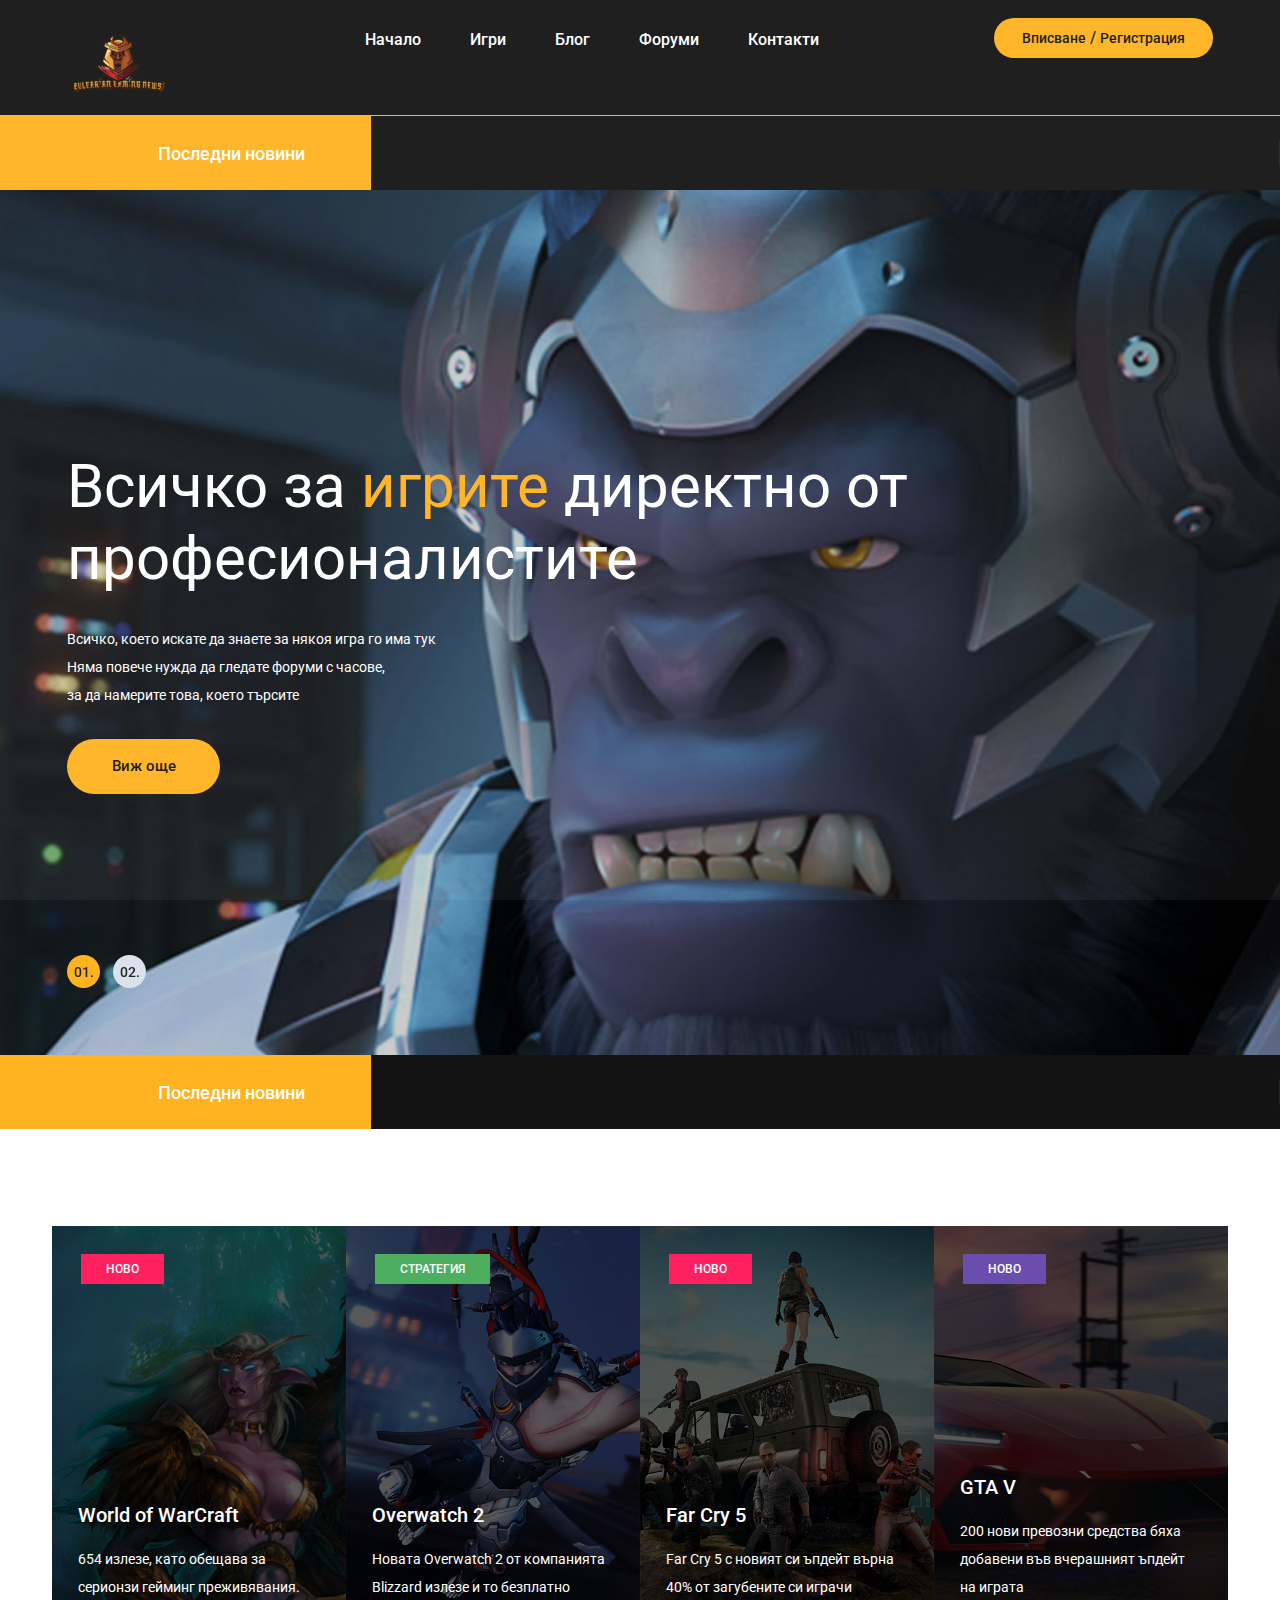
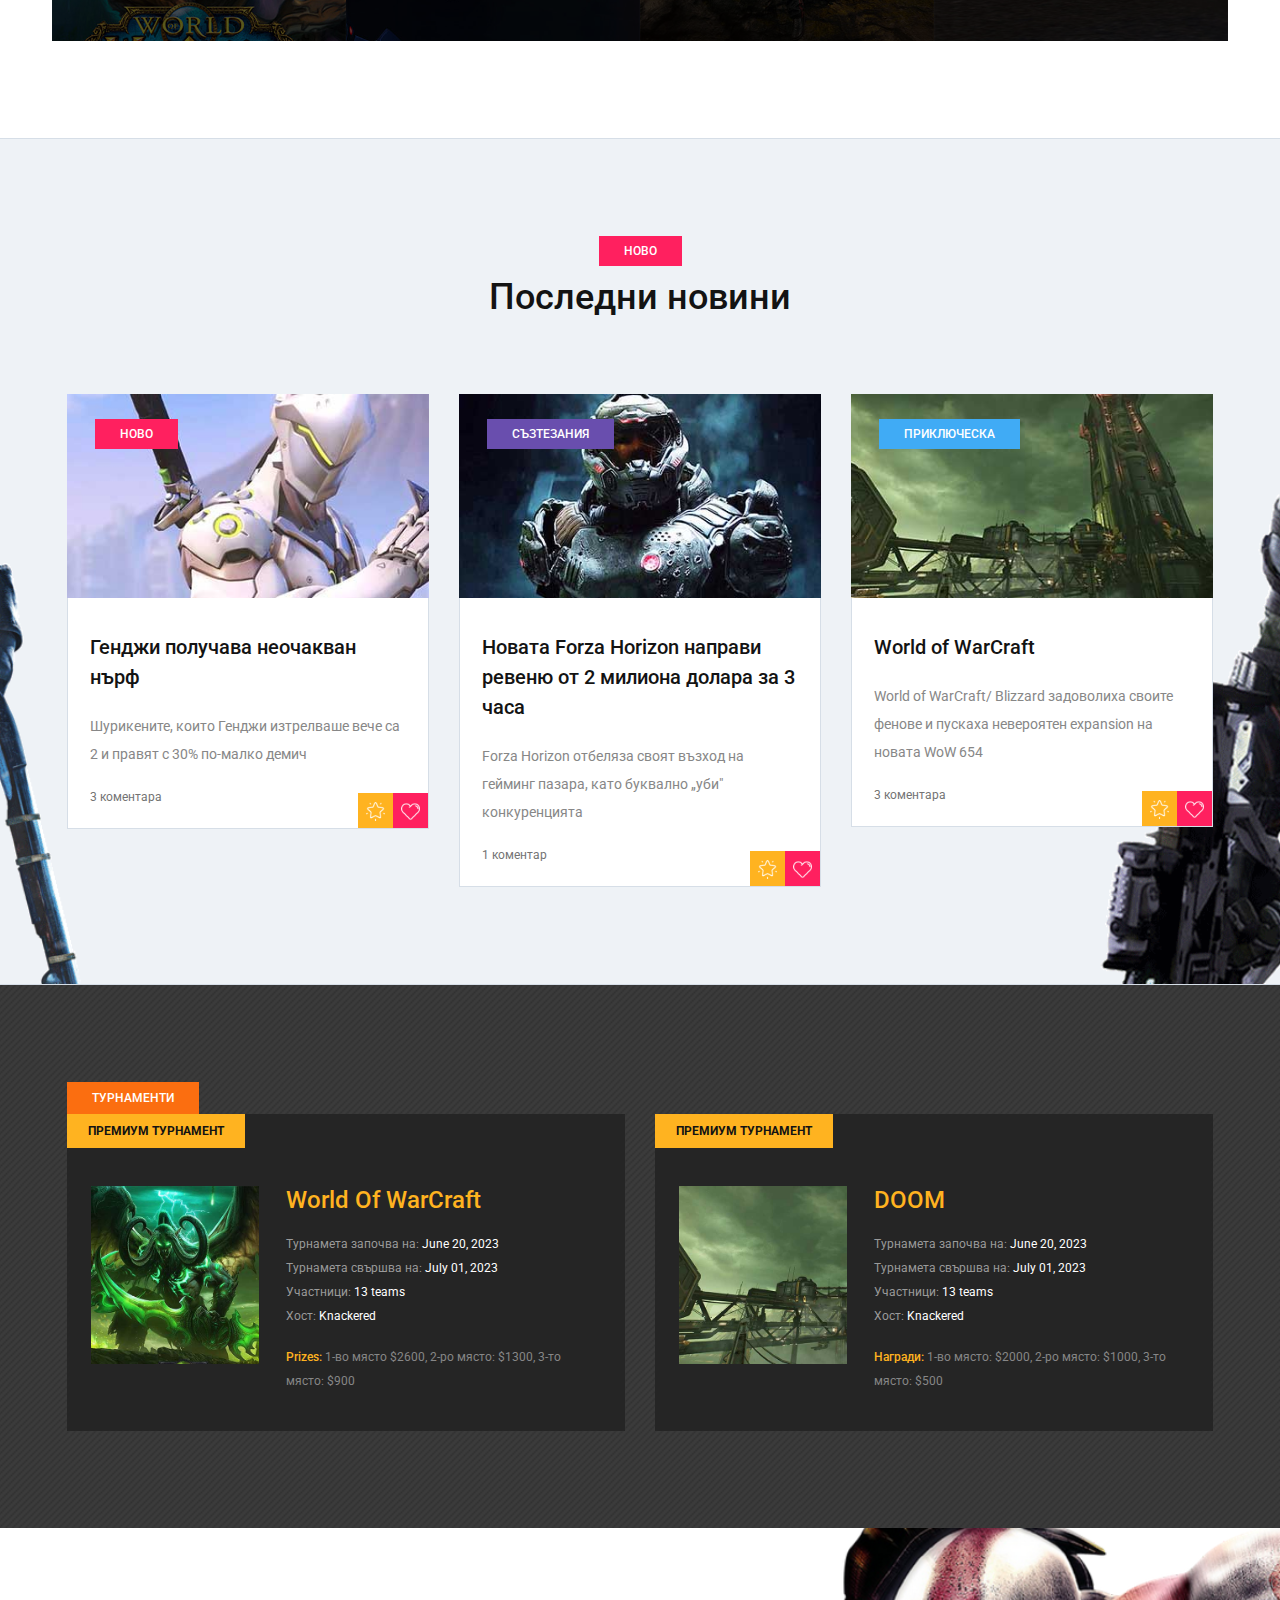
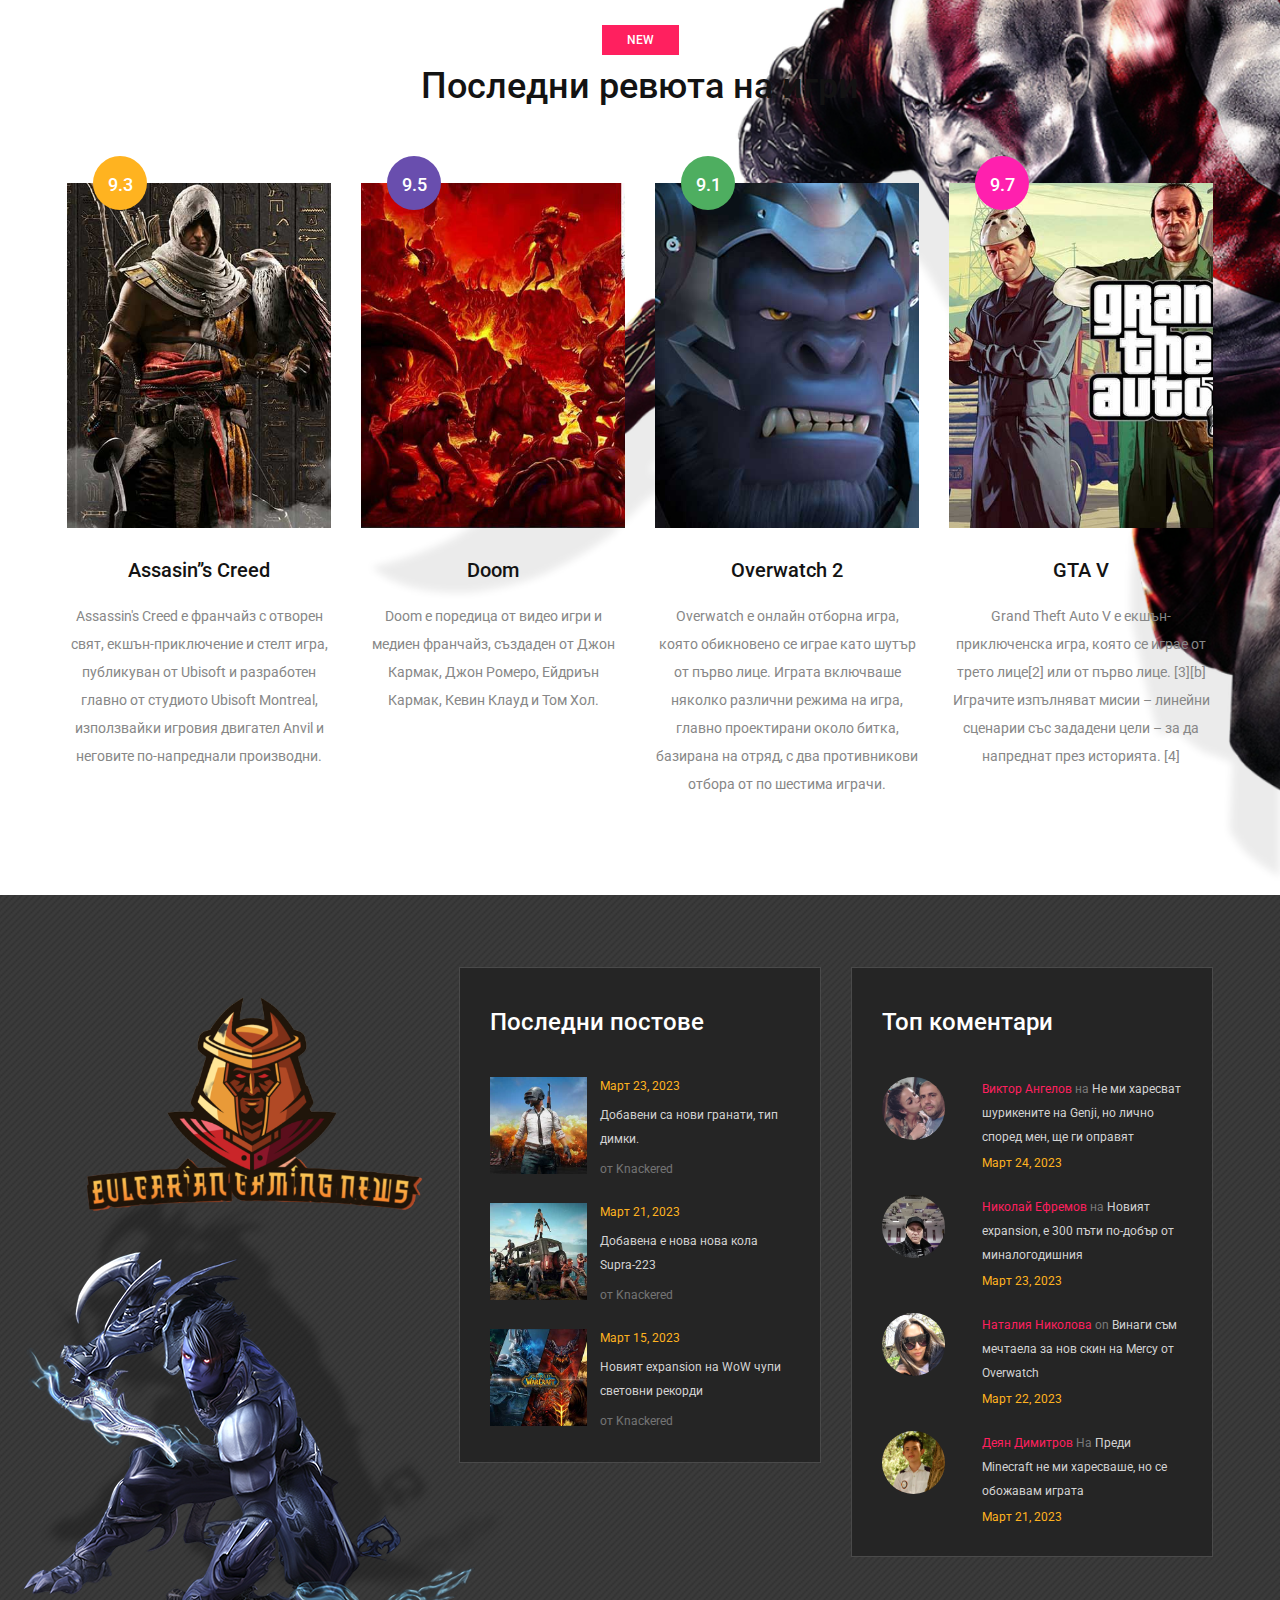
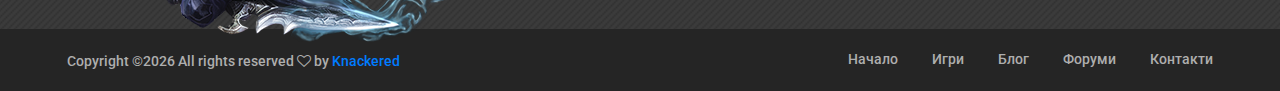
==== index.html @ b215be2d "Add files via upload" ====
<!DOCTYPE html>
<html lang="zxx">
<head>
	<title>BG GAMING NEWS</title>
	<meta charset="UTF-8">
	<meta name="description" content="Game Warrior Template">
	<meta name="keywords" content="warrior, game, creative, html">
	<meta name="viewport" content="width=device-width, initial-scale=1.0">
	<!-- Favicon -->   
	<link href="img/favicon.png" rel="shortcut icon"/>

	<!-- Google Fonts -->
	<link href="https://fonts.googleapis.com/css?family=Roboto:400,400i,500,500i,700,700i" rel="stylesheet">

	<!-- Stylesheets -->
	<link rel="stylesheet" href="css/bootstrap.min.css"/>
	<link rel="stylesheet" href="css/font-awesome.min.css"/>
	<link rel="stylesheet" href="css/owl.carousel.css"/>
	<link rel="stylesheet" href="css/style.css"/>
	<link rel="stylesheet" href="css/animate.css"/>


	<!--[if lt IE 9]>
	  <script src="https://oss.maxcdn.com/html5shiv/3.7.2/html5shiv.min.js"></script>
	  <script src="https://oss.maxcdn.com/respond/1.4.2/respond.min.js"></script>
	<![endif]-->

</head>
<body>
	<!-- Page Preloder -->
	<div id="preloder">
		<div class="loader"></div>
	</div>

	<!-- Header section -->
	<header class="header-section">
		<div class="container">
			<!-- logo -->
			<a class="site-logo" href="index.html">
				<img src="img/logo.png" alt="">
			</a>
			<div class="user-panel">
				<a href="#">Вписване</a>  /  <a href="#">Регистрация</a>
			</div>
			<!-- responsive -->
			<div class="nav-switch">
				<i class="fa fa-bars"></i>
			</div>
			<!-- site menu -->
			<nav class="main-menu">
				<ul>
					<li><a href="index.html">Начало</a></li>
					<li><a href="review.html">Игри</a></li>
					<li><a href="categories.html">Блог</a></li>
					<li><a href="community.html">Форуми</a></li>
					<li><a href="contact.html">Контакти</a></li>
				</ul>
			</nav>
		</div>
	</header>
	<!-- Header section end -->


	<!-- Latest news section -->
	<div class="latest-news-section">
		<div class="ln-title">Последни новини</div>
		<div class="news-ticker">
			<div class="news-ticker-contant">
				<div class="nt-item"><span class="new">Game On:</span>Равенство между половете, игралната индустрия има километри да път, за да го постигне.</div>
				<div class="nt-item"><span class="strategy">Бъдещето на онлайн игрите:</span>Онлайн игралната индустрия продължава да процъфтява. </div>
				<div class="nt-item"><span class="racing">Последни новини:</span>Пристрастяването към онлайн игрите кара децата да напускат училище децата от училище. </div>
			</div>
		</div>
	</div>
	<!-- Header section end -->


	<!-- Hero section -->
	<section class="hero-section">
		<div class="hero-slider owl-carousel">
			<div class="hs-item set-bg" data-setbg="img/slider-1.jpg">
				<div class="hs-text">
					<div class="container">
						<h2>Всичко за <span>игрите</span> директно от професионалистите</h2>
						<p>Всичко, което искате да знаете за някоя игра го има тук <br> Няма повече нужда да гледате форуми с часове, <br>за да намерите това, което търсите</p>
						<a href="#" class="site-btn">Виж още</a>
					</div>
				</div>
			</div>
			<div class="hs-item set-bg" data-setbg="img/slider-2.jpg">
				<div class="hs-text">
					<div class="container">
						<h2>Всичко за <span>игрите</span> директно от професионалистите</h2>
						<p>Ние предоставяме всички новости относно игрите.</p>
						<a href="#" class="site-btn">Виж още</a>
					</div>
				</div>
			</div>
		</div>
	</section>
	<!-- Hero section end -->


	<!-- Latest news section -->
	<div class="latest-news-section">
		<div class="ln-title">Последни новини</div>
		<div class="news-ticker">
			<div class="news-ticker-contant">
				<div class="nt-item"><span class="new">Game On:</span>Равенство между половете, игралната индустрия има километри да път, за да го постигне.</div>
				<div class="nt-item"><span class="strategy">Бъдещето на онлайн игрите:</span>Онлайн игралната индустрия продължава да процъфтява. </div>
				<div class="nt-item"><span class="racing">Последни новини:</span>Пристрастяването към онлайн игрите кара децата да напускат училище децата от училище. </div>
			</div>
		</div>
	</div>
	<!-- Latest news section end -->


	<!-- Feature section -->
	<section class="feature-section spad">
		<div class="container">
			<div class="row">
				<div class="col-lg-3 col-md-6 p-0">
					<div class="feature-item set-bg" data-setbg="img/features/1.jpg">
						<span class="cata new">Ново</span>
						<div class="fi-content text-white">
							<h5><a href="#">World of WarCraft</a></h5>
							<p>654 излезе, като обещава за серионзи гейминг преживявания. </p>
							<a href="#" class="fi-comment"></a>
						</div>
					</div>
				</div>
				<div class="col-lg-3 col-md-6 p-0">
					<div class="feature-item set-bg" data-setbg="img/features/2.jpg">
						<span class="cata strategy">Стратегия</span>
						<div class="fi-content text-white">
							<h5><a href="#">Overwatch 2</a></h5>
							<p>Новата Overwatch 2 от компанията Blizzard излезе и то безплатно </p>
							<a href="#" class="fi-comment"></a>
						</div>
					</div>
				</div>
				<div class="col-lg-3 col-md-6 p-0">
					<div class="feature-item set-bg" data-setbg="img/features/3.jpg">
						<span class="cata new">Ново</span>
						<div class="fi-content text-white">
							<h5><a href="#">Far Cry 5</a></h5>
							<p>Far Cry 5 с новият си ъпдейт върна 40% от загубените си играчи </p>
							<a href="#" class="fi-comment"></a>
						</div>
					</div>
				</div>
				<div class="col-lg-3 col-md-6 p-0">
					<div class="feature-item set-bg" data-setbg="img/features/4.jpg">
						<span class="cata racing">Ново</span>
						<div class="fi-content text-white">
							<h5><a href="#">GTA V</a></h5>
							<p>200 нови превозни средства бяха добавени във вчерашният ъпдейт на играта </p>
							<a href="#" class="fi-comment"></a>
						</div>
					</div>
				</div>
			</div>
		</div>
	</section>
	<!-- Feature section end -->


	<!-- Recent game section  -->
	<section class="recent-game-section spad set-bg" data-setbg="img/recent-game-bg.png">
		<div class="container">
			<div class="section-title">
				<div class="cata new">Ново</div>
				<h2>Последни новини</h2>
			</div>
			<div class="row">
				<div class="col-lg-4 col-md-6">
					<div class="recent-game-item">
						<div class="rgi-thumb set-bg" data-setbg="img/recent-game/1.jpg">
							<div class="cata new">Ново</div>
						</div>
						<div class="rgi-content">
							<h5>Генджи получава неочакван нърф</h5>
							<p>Шурикените, които Генджи изтрелваше вече са 2 и правят с 30% по-малко демич </p>
							<a href="#" class="comment">3 коментара</a>
							<div class="rgi-extra">
								<div class="rgi-star"><img src="img/icons/star.png" alt=""></div>
								<div class="rgi-heart"><img src="img/icons/heart.png" alt=""></div>
							</div>
						</div>
					</div>	
				</div>
				<div class="col-lg-4 col-md-6">
					<div class="recent-game-item">
						<div class="rgi-thumb set-bg" data-setbg="img/recent-game/2.jpg">
							<div class="cata racing">Съзтезания</div>
						</div>
						<div class="rgi-content">
							<h5>Новата Forza Horizon направи ревеню от 2 милиона долара за 3 часа</h5>
							<p>Forza Horizon отбеляза своят възход на гейминг пазара, като буквално „уби" конкуренцията </p>
							<a href="#" class="comment">1 коментар</a>
							<div class="rgi-extra">
								<div class="rgi-star"><img src="img/icons/star.png" alt=""></div>
								<div class="rgi-heart"><img src="img/icons/heart.png" alt=""></div>
							</div>
						</div>
					</div>	
				</div>
				<div class="col-lg-4 col-md-6">
					<div class="recent-game-item">
						<div class="rgi-thumb set-bg" data-setbg="img/recent-game/3.jpg">
							<div class="cata adventure">Приключеска</div>
						</div>
						<div class="rgi-content">
							<h5>World of WarCraft</h5>
							<p>World of WarCraft/ Blizzard задоволиха своите фенове и пускаха невероятен expansion на новата WoW 654 </p>
							<a href="#" class="comment">3 коментара</a>
							<div class="rgi-extra">
								<div class="rgi-star"><img src="img/icons/star.png" alt=""></div>
								<div class="rgi-heart"><img src="img/icons/heart.png" alt=""></div>
							</div>
						</div>
					</div>	
				</div>
			</div>
		</div>
	</section>
	<!-- Recent game section end -->


	<!-- Tournaments section -->
	<section class="tournaments-section spad">
		<div class="container">
			<div class="tournament-title">Турнаменти</div>
			<div class="row">
				<div class="col-md-6">
					<div class="tournament-item mb-4 mb-lg-0">
						<div class="ti-notic">Премиум турнамент</div>
						<div class="ti-content">
							<div class="ti-thumb set-bg" data-setbg="img/tournament/1.jpg"></div>
							<div class="ti-text">
								<h4>World Of WarCraft</h4>
								<ul>
									<li><span>Турнамета започва на:</span> June 20, 2023</li>
									<li><span>Турнамета свършва на:</span> July 01, 2023</li>
									<li><span>Участници:</span> 13 teams</li>
									<li><span>Хост:</span> Knackered</li>
								</ul>
								<p><span>Prizes:</span> 1-во място $2600, 2-ро място: $1300, 3-то място: $900</p>
							</div>
						</div>
					</div>
				</div>
				<div class="col-md-6">
					<div class="tournament-item">
						<div class="ti-notic">Премиум турнамент</div>
						<div class="ti-content">
							<div class="ti-thumb set-bg" data-setbg="img/tournament/2.jpg"></div>
							<div class="ti-text">
								<h4>DOOM</h4>
								<ul>
									<li><span>Турнамета започва на:</span> June 20, 2023</li>
									<li><span>Турнамета свършва на:</span> July 01, 2023</li>
									<li><span>Участници:</span> 13 teams</li>
									<li><span>Хост:</span> Knackered</li>
								</ul>
								<p><span>Награди:</span> 1-во място: $2000, 2-ро място: $1000, 3-то място: $500</p>
							</div>
						</div>
					</div>
				</div>
			</div>
		</div>
	</section>
	<!-- Tournaments section bg -->


	<!-- Review section -->
	<section class="review-section spad set-bg" data-setbg="img/review-bg.png">
		<div class="container">
			<div class="section-title">
				<div class="cata new">new</div>
				<h2>Последни ревюта на игри</h2>
			</div>
			<div class="row">
				<div class="col-lg-3 col-md-6">
					<div class="review-item">
						<div class="review-cover set-bg" data-setbg="img/review/1.jpg">
							<div class="score yellow">9.3</div>
						</div>
						<div class="review-text">
							<h5>Assasin’’s Creed</h5>
							<p>Assassin's Creed е франчайз с отворен свят, екшън-приключение и стелт игра, публикуван от Ubisoft и разработен главно от студиото Ubisoft Montreal, използвайки игровия двигател Anvil и неговите по-напреднали производни.</p>
						</div>
					</div>
				</div>
				<div class="col-lg-3 col-md-6">
					<div class="review-item">
						<div class="review-cover set-bg" data-setbg="img/review/2.jpg">
							<div class="score purple">9.5</div>
						</div>
						<div class="review-text">
							<h5>Doom</h5>
							<p>Doom е поредица от видео игри и медиен франчайз, създаден от Джон Кармак, Джон Ромеро, Ейдриън Кармак, Кевин Клауд и Том Хол.</p>
						</div>
					</div>
				</div>
				<div class="col-lg-3 col-md-6">
					<div class="review-item">
						<div class="review-cover set-bg" data-setbg="img/review/3.jpg">
							<div class="score green">9.1</div>
						</div>
						<div class="review-text">
							<h5>Overwatch 2</h5>
							<p>Overwatch е онлайн отборна игра, която обикновено се играе като шутър от първо лице. Играта включваше няколко различни режима на игра, главно проектирани около битка, базирана на отряд, с два противникови отбора от по шестима играчи. </p>
						</div>
					</div>
				</div>
				<div class="col-lg-3 col-md-6">
					<div class="review-item">
						<div class="review-cover set-bg" data-setbg="img/review/4.jpg">
							<div class="score pink">9.7</div>
						</div>
						<div class="review-text">
							<h5>GTA V</h5>
							<p>Grand Theft Auto V е екшън-приключенска игра, която се играе от трето лице[2] или от първо лице. [3][b] Играчите изпълняват мисии – линейни сценарии със зададени цели – за да напреднат през историята. [4]</p>
						</div>
					</div>
				</div>
			</div>
		</div>
	</section>
	<!-- Review section end -->


	<!-- Footer top section -->
	<section class="footer-top-section">
		<div class="container">
			<div class="footer-top-bg">
				<img src="img/footer-top-bg.png" alt="">
			</div>
			<div class="row">
				<div class="col-lg-4">
					<div class="footer-logo text-white">
						<img src="img/footer-logo.png" alt="">
						<p></p>
					</div>
				</div>
				<div class="col-lg-4 col-md-6">
					<div class="footer-widget mb-5 mb-md-0">
						<h4 class="fw-title">Последни постове</h4>
						<div class="latest-blog">
							<div class="lb-item">
								<div class="lb-thumb set-bg" data-setbg="img/latest-blog/1.jpg"></div>
								<div class="lb-content">
									<div class="lb-date">Март 23, 2023</div>
									<p>Добавени са нови гранати, тип димки.</p>
									<a href="#" class="lb-author">от Knackered</a>
								</div>
							</div>
							<div class="lb-item">
								<div class="lb-thumb set-bg" data-setbg="img/latest-blog/2.jpg"></div>
								<div class="lb-content">
									<div class="lb-date">Март 21, 2023</div>
									<p>Добавена е нова нова кола Supra-223</p>
									<a href="#" class="lb-author">от Knackered</a>
								</div>
							</div>
							<div class="lb-item">
								<div class="lb-thumb set-bg" data-setbg="img/latest-blog/3.jpg"></div>
								<div class="lb-content">
									<div class="lb-date">Март 15, 2023</div>
									<p>Новият expansion на WoW чупи световни рекорди </p>
									<a href="#" class="lb-author">от Knackered</a>
								</div>
							</div>
						</div>
					</div>
				</div>
				<div class="col-lg-4 col-md-6">
					<div class="footer-widget">
						<h4 class="fw-title">Топ коментари</h4>
						<div class="top-comment">
							<div class="tc-item">
								<div class="tc-thumb set-bg" data-setbg="img/authors/1.jpg"></div>
								<div class="tc-content">
									<p><a href="#">Виктор Ангелов</a> <span>на</span> Не ми харесват шурикените на Genji, но лично според мен, ще ги оправят</p>
									<div class="tc-date">Март 24, 2023</div>
								</div>
							</div>
							<div class="tc-item">
								<div class="tc-thumb set-bg" data-setbg="img/authors/2.jpg"></div>
								<div class="tc-content">
									<p><a href="#">Николай Ефремов</a> <span>на</span>  Новият expansion, е 300 пъти по-добър от миналогодишния</p>
									<div class="tc-date">Март 23, 2023</div>
								</div>
							</div>
							<div class="tc-item">
								<div class="tc-thumb set-bg" data-setbg="img/authors/3.jpg"></div>
								<div class="tc-content">
									<p><a href="#">Наталия Николова</a> <span>on</span>  Винаги съм мечтаела за нов скин на Mercy от Overwatch</p>
									<div class="tc-date">Март 22, 2023</div>
								</div>
							</div>
							<div class="tc-item">
								<div class="tc-thumb set-bg" data-setbg="img/authors/4.jpg"></div>
								<div class="tc-content">
									<p><a href="#">Деян Димитров</a> <span>На</span>  Преди Minecraft не ми харесваше, но се обожавам играта</p>
									<div class="tc-date">Март 21, 2023</div>
								</div>
							</div>
						</div>
					</div>
				</div>
			</div>
		</div>
	</section>
	<!-- Footer top section end -->

	
	<!-- Footer section -->
	<footer class="footer-section">
		<div class="container">
			<ul class="footer-menu">
				<li><a href="index.html">Начало</a></li>
				<li><a href="review.html">Игри</a></li>
				<li><a href="categories.html">Блог</a></li>
				<li><a href="community.html">Форуми</a></li>
				<li><a href="contact.html">Контакти</a></li>
			</ul>
			<p class="copyright"><!-- Link back to Colorlib can't be removed. Template is licensed under CC BY 3.0. -->
				Copyright &copy;<script>document.write(new Date().getFullYear());</script> All rights reserved <i class="fa fa-heart-o" aria-hidden="true"></i> by <a href="https://www.youtube.com/channel/UCTxoOJAvFdz1-nm6ER3FMxg" target="_blank">Knackered</a><!-- Link back to Colorlib can't be removed. Template is licensed under CC BY 3.0. -->
</p>
		</div>
	</footer>
	<!-- Footer section end -->


	<!--====== Javascripts & Jquery ======-->
	<script src="js/jquery-3.2.1.min.js"></script>
	<script src="js/bootstrap.min.js"></script>
	<script src="js/owl.carousel.min.js"></script>
	<script src="js/jquery.marquee.min.js"></script>
	<script src="js/main.js"></script>
    </body>
</html>
---- css/style.css ----
/* =================================
------------------------------------
  Game Warrior Template
  Version: 1.0
 ------------------------------------ 
 ====================================*/

/*---------------------------*/
/* Template default CSS
/*---------------------------*/

html,
body {
	height: 100%;
	font-family: 'Roboto', sans-serif;
	-webkit-font-smoothing: antialiased;
	font-smoothing: antialiased;
}

h1,
h2,
h3,
h4,
h5,
h6 {
	margin: 0;
	font-weight: 500;
	color: #131313;
}

h1 {
	font-size: 70px;
}

h2 {
	font-size: 36px;
}

h3 {
	font-size: 30px;
}

h4 {
	font-size: 24px;
}

h5 {
	font-size: 20px;
}

h6 {
	font-size: 16px;
}

p {
	font-size: 14px;
	color: #878787;
	line-height: 2;
}

img {
	max-width: 100%;
}

input:focus,
select:focus,
button:focus,
textarea:focus {
	outline: none;
}

a:hover,
a:focus {
	text-decoration: none;
	outline: none;
}

ul,
ol {
	padding: 0;
	margin: 0;
}

/*---------------------
  Helper CSS
-----------------------*/

.section-title {
	text-align: center;
	margin-bottom: 75px;
}

.section-title h2 {
	padding-top: 10px;
	font-size: 36px;
}

.set-bg {
	background-repeat: no-repeat;
	background-size: cover;
	background-position: top center;
}

.spad {
	padding-top: 97px;
	padding-bottom: 97px;
}

.text-white h1,
.text-white h2,
.text-white h3,
.text-white h4,
.text-white h5,
.text-white h6,
.text-white p,
.text-white span,
.text-white li,
.text-white a {
	color: #fff;
}

.rating i {
	color: #fbb710;
}

.rating .is-fade {
	color: #e0e3e4;
}

/*---------------------
  Commom elements
-----------------------*/

/* buttons */
.site-btn {
	display: inline-block;
	text-align: center;
	font-size: 15px;
	color: #131313;
	padding: 16px 30px;
	min-width: 153px;
	border-radius: 50px;
	font-weight: 500;
	border: none;
	background: #ffb320;
	cursor: pointer;
}

.site-btn.btn-sm {
	padding: 10px 30px;
	min-width: 163px;
}

.site-btn:hover {
	color: #131313;
}

.cata {
	display: inline-block;
	text-transform: uppercase;
	font-size: 12px;
	font-weight: 500;
	color: #fff;
	padding: 6px 25px;
}

.cata.new {
	background: #ff205f;
}

.cata.strategy {
	background: #4eae60;
}

.cata.racing {
	background: #694eae;
}

.cata.adventure {
	background: #40abf5;
}

/* Preloder */
#preloder {
	position: fixed;
	width: 100%;
	height: 100%;
	top: 0;
	left: 0;
	z-index: 999999;
	background: #fff;
}

.loader {
	width: 40px;
	height: 40px;
	position: absolute;
	top: 50%;
	left: 50%;
	margin-top: -13px;
	margin-left: -13px;
	border-radius: 60px;
	animation: loader 0.8s linear infinite;
	-webkit-animation: loader 0.8s linear infinite;
}

@keyframes loader {
	0% {
		-webkit-transform: rotate(0deg);
		transform: rotate(0deg);
		border: 4px solid #f44336;
		border-left-color: transparent;
	}
	50% {
		-webkit-transform: rotate(180deg);
		transform: rotate(180deg);
		border: 4px solid #673ab7;
		border-left-color: transparent;
	}
	100% {
		-webkit-transform: rotate(360deg);
		transform: rotate(360deg);
		border: 4px solid #f44336;
		border-left-color: transparent;
	}
}

@-webkit-keyframes loader {
	0% {
		-webkit-transform: rotate(0deg);
		border: 4px solid #f44336;
		border-left-color: transparent;
	}
	50% {
		-webkit-transform: rotate(180deg);
		border: 4px solid #673ab7;
		border-left-color: transparent;
	}
	100% {
		-webkit-transform: rotate(360deg);
		border: 4px solid #f44336;
		border-left-color: transparent;
	}
}

/*------------------
  Header section
---------------------*/

.header-section {
	background: #131313;
	clear: both;
	overflow: hidden;
	padding: 18px 0;
	border-bottom: 1px solid #ffb320;
}

.site-logo {
	display: inline-block;
	float: left;
	padding-top: 6px;
}

.user-panel {
	float: right;
	font-weight: 500;
	background: #ffb320;
	padding: 8px 28px;
	border-radius: 30px;
}

.user-panel a {
	font-size: 14px;
	color: #131313;
}

.main-menu {
	float: right;
	margin-right: 170px;
}

.main-menu ul {
	list-style: none;
}

.main-menu ul li {
	display: inline;
}

.main-menu ul li a {
	display: inline-block;
	font-size: 16px;
	color: #fff;
	margin-left: 35px;
	font-weight: 500;
	padding: 10px 5px;
}

.main-menu ul li a:hover {
	color: #ffb320;
}

.header-btn {
	float: right;
	margin-right: 0;
}

.nav-switch {
	display: none;
}

/*------------------
  Hero Section
---------------------*/

.hero-slider .hs-item {
	height: 865px;
	display: table;
	width: 100%;
}

.hero-slider .hs-text {
	display: table-cell;
	vertical-align: middle;
}

.hero-slider .hs-text h2 {
	color: #fff;
	font-weight: 400;
	font-size: 60px;
	margin-bottom: 30px;
	position: relative;
	top: -80px;
	opacity: 0;
}

.hero-slider .hs-text h2 span {
	color: #ffb320;
}

.hero-slider .hs-text p {
	color: #fff;
	margin-bottom: 30px;
	position: relative;
	position: relative;
	top: -90px;
	opacity: 0;
}

.hero-slider .hs-text .site-btn {
	position: relative;
	top: -100px;
	opacity: 0;
}

.hero-slider .owl-item.active .hs-item h2,
.hero-slider .owl-item.active .hs-item p,
.hero-slider .owl-item.active .hs-item .site-btn {
	top: 0;
	opacity: 1;
}

.hero-slider .owl-item.active .hs-item h2 {
	-webkit-transition: all 0.5s ease 1s;
	-o-transition: all 0.5s ease 1s;
	transition: all 0.5s ease 1s;
}

.hero-slider .owl-item.active .hs-item p {
	-webkit-transition: all 0.5s ease 0.8s;
	-o-transition: all 0.5s ease 0.8s;
	transition: all 0.5s ease 0.8s;
}

.hero-slider .owl-item.active .hs-item .site-btn {
	-webkit-transition: all 0.5s ease 0.6s;
	-o-transition: all 0.5s ease 0.6s;
	transition: all 0.5s ease 0.6s;
}

.hero-slider .owl-dots {
	position: relative;
	max-width: 1146px;
	margin: -33px auto 0;
	top: -67px;
	z-index: 5;
}

.hero-slider .owl-dots .owl-dot {
	display: inline-block;
	margin-right: 13px;
	width: 33px;
	height: 33px;
	font-size: 14px;
	font-weight: 500;
	text-align: center;
	padding-top: 7px;
	border-radius: 40px;
	background: #dbe2ec;
}

.hero-slider .owl-dots .owl-dot.active {
	background: #ffb320;
}

/*---------------------
  Latest News section
-----------------------*/

.latest-news-section {
	overflow: hidden;
	display: block;
	clear: both;
	background: #131313;
	padding: 24px 0;
	position: relative;
}

.ln-title {
	position: absolute;
	height: 100%;
	width: 29%;
	left: 0;
	top: 0;
	text-align: right;
	padding-top: 24px;
	padding-right: 66px;
	font-size: 18px;
	font-weight: 500;
	color: #fff;
	background: #ffb320;
	z-index: 1;
}

.news-ticker {
	width: 71%;
	float: right;
	overflow: hidden;
	display: inline-block;
}

.news-ticker-contant .nt-item {
	margin-right: 35px;
	color: #fff;
	display: inline-block;
}

.news-ticker-contant .nt-item span {
	margin-right: 35px;
	display: inline-block;
	text-transform: uppercase;
	font-size: 12px;
	font-weight: 500;
	color: #fff;
	padding: 4px 20px;
}

.news-ticker-contant .nt-item span.new {
	background: #ff205f;
}

.news-ticker-contant .nt-item span.strategy {
	background: #4eae60;
}

.news-ticker-contant .nt-item span.racing {
	background: #694eae;
}

/*------------------
  Feature Section
---------------------*/

.feature-item {
	height: 415px;
	position: relative;
}

.feature-item:after {
	position: absolute;
	content: "";
	width: 100%;
	height: 100%;
	left: 0;
	top: 0;
	background: #000;
	opacity: .65;
}

.feature-item .cata {
	position: relative;
	margin-top: 28px;
	margin-left: 29px;
	z-index: 3;
}

.feature-item .fi-content {
	position: absolute;
	width: 100%;
	left: 0;
	bottom: 0;
	padding: 0 26px 24px;
	z-index: 2;
}

.feature-item .fi-content h5 {
	margin-bottom: 18px;
}

.feature-item .fi-content .fi-comment {
	font-size: 12px;
	opacity: .54;
}

/*----------------------
  Recent Game Section
------------------------*/

.recent-game-section {
	background-color: #eef2f6;
	border-top: 1px solid #d6dee7;
	border-bottom: 1px solid #d6dee7;
}

.recent-game-item .rgi-thumb {
	height: 204px;
	padding: 25px 28px;
}

.recent-game-item .rgi-content {
	padding: 34px 22px 20px;
	background: #fff;
	border: 1px solid #d6dee7;
	border-top: none;
	position: relative;
}

.recent-game-item .rgi-content h5 {
	margin-bottom: 20px;
	line-height: 1.5;
}

.recent-game-item .rgi-content .comment {
	font-size: 12px;
	color: #737373;
}

.recent-game-item .rgi-extra {
	position: absolute;
	right: 0;
	bottom: 0;
	width: 70px;
}

.recent-game-item .rgi-extra .rgi-star,
.recent-game-item .rgi-extra .rgi-heart {
	height: 35px;
	width: 35px;
	float: left;
	display: block;
	padding: 6px 8px 0;
}

.recent-game-item .rgi-extra .rgi-star {
	background: #ffb320;
}

.recent-game-item .rgi-extra .rgi-heart {
	background: #ff205f;
}

/*----------------------
  Tournaments Section
------------------------*/

.tournaments-section {
	background-image: url("../img/pattern.png");
	background-repeat: repeat;
}

.tournament-title {
	display: inline-block;
	padding: 7px 25px;
	font-size: 12px;
	font-weight: 500;
	color: #fff;
	text-transform: uppercase;
	background: #fb6e10;
}

.tournament-item {
	background: #252525;
}

.tournament-item .ti-notic {
	display: inline-block;
	padding: 8px 21px;
	font-size: 12px;
	font-weight: 700;
	color: #131313;
	text-transform: uppercase;
	background: #ffb320;
}

.tournament-item .ti-content {
	padding: 38px 24px;
	overflow: hidden;
}

.tournament-item .ti-thumb {
	width: 168px;
	height: 178px;
	float: left;
}

.tournament-item .ti-text {
	padding-left: 195px;
}

.tournament-item .ti-text h4 {
	color: #ffb320;
	margin-bottom: 20px;
}

.tournament-item .ti-text ul {
	list-style: none;
	margin-bottom: 20px;
}

.tournament-item .ti-text ul li {
	color: #fff;
	font-size: 12px;
	margin-bottom: 6px;
}

.tournament-item .ti-text ul li span {
	color: #9a9a9a;
}

.tournament-item .ti-text p {
	font-size: 12px;
	margin-bottom: 0;
}

.tournament-item .ti-text p span {
	font-weight: 500;
	color: #ffb320;
}

/*----------------------
  Review Section
------------------------*/

.review-section {
	background-position: right top;
}

.review-item .review-cover {
	position: relative;
	margin-bottom: 30px;
	height: 345px;
}

.review-item .review-cover .score {
	position: absolute;
	width: 54px;
	height: 54px;
	top: -27px;
	left: 26px;
	padding-top: 15px;
	font-size: 18px;
	font-weight: 500;
	color: #fff;
	text-align: center;
	border-radius: 50%;
	z-index: 1;
}

.review-item .review-cover .score.yellow {
	background: #ffb320;
}

.review-item .review-cover .score.purple {
	background: #694eae;
}

.review-item .review-cover .score.pink {
	background: #ff20ae;
}

.review-item .review-cover .score.green {
	background: #4eae60;
}

.review-item .review-text {
	text-align: center;
}

.review-item .review-text h5 {
	margin-bottom: 20px;
}

.review-item .review-text p {
	margin-bottom: 0;
}

.review-item .rating {
	margin-bottom: 20px;
}

.review-item .rating i {
	font-size: 12px;
}

/*----------------------
  Footer top Section
------------------------*/

.footer-top-section {
	background-image: url("../img/pattern.png");
	background-repeat: repeat;
	padding: 72px 0;
}

.footer-top-section .container {
	position: relative;
}

.footer-top-bg {
	position: absolute;
	left: -30px;
	bottom: -85px;
	z-index: 2;
}

.footer-logo img {
	margin-bottom: 35px;
}

.footer-widget {
	padding: 40px 30px 7px;
	background: #252525;
	border: 1px solid #4a4a4a;
}

.footer-widget .fw-title {
	color: #fff;
	margin-bottom: 40px;
}

.latest-blog .lb-item {
	margin-bottom: 23px;
	overflow: hidden;
}

.latest-blog .lb-item .lb-thumb {
	width: 97px;
	height: 97px;
	float: left;
}

.latest-blog .lb-item .lb-content {
	padding-left: 110px;
}

.latest-blog .lb-item .lb-content .lb-date {
	font-size: 12px;
	color: #ffb320;
	margin-bottom: 8px;
}

.latest-blog .lb-item .lb-content p {
	font-size: 12px;
	margin-bottom: 5px;
	color: #d3d3d3;
}

.latest-blog .lb-item .lb-content .lb-author {
	font-size: 12px;
	color: #d3d3d3;
	opacity: 0.45;
}

.top-comment {
	overflow: hidden;
}

.top-comment .tc-item {
	margin-bottom: 23px;
	overflow: hidden;
}

.top-comment .tc-item .tc-thumb {
	width: 63px;
	height: 63px;
	border-radius: 50%;
	float: left;
}

.top-comment .tc-item .tc-content {
	padding-left: 100px;
}

.top-comment .tc-item .tc-content p {
	font-size: 12px;
	color: #d3d3d3;
	margin-bottom: 5px;
}

.top-comment .tc-item .tc-content p a {
	color: #ff205f;
}

.top-comment .tc-item .tc-content p span {
	color: #7a7a7a;
}

.top-comment .tc-item .tc-content .tc-date {
	font-size: 12px;
	color: #ffb320;
}

/*----------------------
  Footer Section
------------------------*/

.footer-section {
	padding: 18px 0 16px;
	overflow: hidden;
	background: #252525;
}

.footer-menu {
	list-style: none;
	float: right;
}

.footer-menu li {
	display: inline;
}

.footer-menu li a {
	display: inline-block;
	font-size: 14px;
	font-weight: 500;
	color: #aeaeae;
	margin-left: 30px;
}

.copyright {
	float: left;
	margin-bottom: 0;
	font-weight: 500;
	color: #aeaeae;
}

/*------------------
  Other Pages
--------------------
====================*/

.page-info-section {
	height: 499px;
	position: relative;
}

.page-info-section .pi-content {
	position: absolute;
	width: 100%;
	bottom: 65px;
	left: 0;
	z-index: 2;
}

.page-info-section .pi-content h2 {
	font-size: 60px;
	margin-bottom: 25px;
	font-weight: 400;
}

.site-pagination {
	padding-top: 50px;
}

.site-pagination a,
.site-pagination span {
	width: 33px;
	height: 33px;
	font-size: 14px;
	font-weight: 500;
	padding-top: 7px;
	text-align: center;
	display: inline-block;
	border-radius: 50%;
	color: #131313;
	margin-right: 10px;
}

.site-pagination .active {
	background: #ffb320;
}

.site-pagination.sp-style-2 a,
.site-pagination.sp-style-2 span {
	background: #e5e5e5;
}

.site-pagination.sp-style-2 .active {
	background: #ffb320;
}

.widget-item {
	margin-bottom: 73px;
}

.widget-item:last-child {
	margin-bottom: 0;
}

.widget-item .widget-title {
	margin-bottom: 40px;
}

.widget-item .latest-blog .lb-item .lb-content p,
.widget-item .top-comment .tc-item .tc-content p {
	color: #131313;
}

.widget-item .latest-blog .lb-item .lb-content .lb-author {
	color: #737373;
}

.widget-item .top-comment .tc-item .tc-content {
	padding-right: 20px;
}

.widget-item .review-item {
	background: #eff2f5;
}

.widget-item .review-item .review-text {
	padding: 0 35px 20px;
}

.search-widget {
	position: relative;
}

.search-widget input {
	width: 100%;
	height: 41px;
	border: 1px solid #d6dee7;
	padding-left: 22px;
	padding-right: 45px;
	font-size: 12px;
}

.search-widget button {
	position: absolute;
	right: 0;
	top: 0;
	height: 100%;
	background: none;
	border: none;
	padding-right: 15px;
	color: #878787;
	cursor: pointer;
}

/*-----------------
  Categories page
--------------------*/

.recent-game-page .recent-game-item {
	margin-bottom: 42px;
}

/*-----------------
  Single blog page
--------------------*/

.single-blog-page .blog-thumb {
	height: 424px;
	padding-top: 24px;
	padding-left: 29px;
	margin-bottom: 40px;
	position: relative;
}

.single-blog-page .blog-thumb .rgi-extra {
	position: absolute;
	right: 0;
	bottom: 0;
	width: 70px;
}

.single-blog-page .blog-thumb .rgi-extra .rgi-star,
.single-blog-page .blog-thumb .rgi-extra .rgi-heart {
	height: 35px;
	width: 35px;
	float: left;
	display: block;
	padding: 6px 8px 0;
}

.single-blog-page .blog-thumb .rgi-extra .rgi-star {
	background: #ffb320;
}

.single-blog-page .blog-thumb .rgi-extra .rgi-heart {
	background: #ff205f;
}

.single-blog-page .blog-content h3 {
	margin-bottom: 10px;
}

.single-blog-page .blog-content .meta-comment {
	display: block;
	font-size: 12px;
	color: #737373;
	margin-bottom: 25px;
}

.single-blog-page .blog-content p {
	margin-bottom: 25px;
}

.comment-warp {
	padding-top: 50px;
}

.comment-title {
	margin-bottom: 45px;
}

.comment-list {
	list-style: none;
}

.comment-list li {
	margin-bottom: 40px;
	overflow: hidden;
}

.comment-list .comment .comment-avator {
	width: 63px;
	height: 63px;
	border-radius: 50%;
	float: left;
}

.comment-list .comment .comment-content {
	padding-left: 100px;
}

.comment-list .comment .comment-content h5 {
	font-size: 12px;
	color: #131313;
	font-weight: 400;
	margin-bottom: 10px;
}

.comment-list .comment .comment-content h5 span {
	color: #ffb320;
	padding-left: 18px;
}

.comment-list .comment .comment-content p {
	font-size: 12px;
	margin-bottom: 5px;
}

.comment-list .comment .comment-content .reply {
	font-size: 12px;
	color: #ff1d55;
}

.comment-form-warp {
	padding-top: 30px;
}

.comment-form input[type=text],
.comment-form input[type=email],
.comment-form textarea {
	width: 100%;
	height: 41px;
	border: 1px solid #d6dee7;
	padding-left: 22px;
	padding-right: 45px;
	font-size: 12px;
	margin-bottom: 24px;
}

.comment-form textarea {
	height: 243px;
	padding-top: 15px;
	padding-bottom: 15px;
	margin-bottom: 38px;
}

/*-----------------
  Review page
--------------------*/

.review-page .review-item {
	margin-bottom: 63px;
}

.review-page .review-item .review-text h4 {
	margin-bottom: 10px;
}

.review-dark .review-item .review-text p {
	color: #b5b5b5;
}

.review-section.review-dark {
	background-position: center top;
}

/*-----------------
  Community page
--------------------*/

.community-page .site-pagination {
	padding-top: 62px;
}

.community-warp {
	max-width: 1367px;
	margin: 0 auto;
	background: rgba(0, 0, 0, 0.28);
}

.community-post-list {
	list-style: none;
}

.community-post-list li {
	padding: 33px 55px 65px;
	margin-bottom: 21px;
	overflow: hidden;
	border: 1px solid #878787;
	background: #1f2225;
}

.community-post-list .community-post .author-avator {
	width: 63px;
	height: 63px;
	border-radius: 50%;
	float: left;
}

.community-post-list .community-post .post-content {
	padding-left: 100px;
}

.community-post-list .community-post .post-content h5 {
	font-size: 16px;
	color: #ff205f;
	font-weight: 400;
	margin-bottom: 10px;
}

.community-post-list .community-post .post-content h5 span {
	color: #7a7a7a;
	padding-left: 18px;
}

.community-post-list .community-post .post-content p {
	color: #fff;
	margin-bottom: 5px;
}

.community-post-list .community-post .post-content .post-date {
	font-size: 12px;
	color: #ffb320;
	margin-bottom: 18px;
}

.community-post-list .attachment-file {
	padding-top: 60px;
	max-width: 435px;
}

.community-top-title {
	margin-bottom: 50px;
}

.community-filter {
	margin-bottom: 80px;
}

.community-filter label {
	font-size: 18px;
	color: #1f2225;
	font-weight: 500;
	padding-right: 10px;
}

.community-filter select {
	width: 201px;
	height: 42px;
	font-size: 14px;
	padding: 0 18px;
	color: #1f2225;
	font-weight: 500;
}

/*-----------------
  Contact page
--------------------*/

.map {
	height: 515px;
	background: #ddd;
	margin-bottom: 90px;
}

.contact-info-list {
	padding-top: 55px;
	padding-bottom: 20px;
	list-style: none;
}

.contact-info-list li {
	margin-bottom: 30px;
}

.contact-info-list .cf-left {
	width: 95px;
	float: left;
	font-size: 16px;
	font-weight: 700;
	color: #ffb320;
}

.contact-info-list .cf-right {
	color: #878787;
	font-size: 15px;
	padding-left: 100px;
}

.social-links a {
	color: #474747;
	font-size: 16px;
	margin-left: 10px;
	margin-right: 20px;
}

/*------------------
  Responsive
---------------------*/

@media (min-width: 1200px) {
	.container {
		max-width: 1176px;
	}
}

/* Medium screen : 992px. */

@media only screen and (min-width: 992px) and (max-width: 1199px) {
	.main-menu {
		margin-right: 90px;
	}
	.hero-slider .owl-dots {
		max-width: 930px;
	}
	.review-section {
		background-position: right 10% top;
	}
	.review-item .review-cover {
		height: 280px;
	}
	.latest-blog .lb-item .lb-thumb {
		width: 55px;
		height: 55px;
	}
	.latest-blog .lb-item .lb-content {
		padding-left: 67px;
	}
	.top-comment .tc-item .tc-content {
		padding-left: 95px;
	}
	.footer-top-bg {
		max-width: 370px;
	}
	.page-info-section .pi-content h2 {
		font-size: 50px;
	}
}

/* Tablet :768px. */

@media only screen and (min-width: 768px) and (max-width: 991px) {
	.site-logo {
		max-width: 130px;
	}
	.main-menu {
		margin-right: 25px;
	}
	.main-menu ul li a {
		margin-left: 15px;
	}
	.user-panel {
		padding: 8px 15px;
	}
	.hero-slider .hs-text h2 {
		font-size: 50px;
	}
	.hero-slider .owl-dots {
		max-width: 690px;
	}
	.recent-game-item {
		margin-bottom: 42px;
	}
	.tournament-item .ti-thumb {
		width: 100%;
		height: 230px;
		float: none;
	}
	.tournament-item .ti-text {
		padding-left: 0;
		padding-top: 20px;
	}
	.review-section {
		background-position: left top;
	}
	.review-item {
		margin-bottom: 63px;
	}
	.footer-logo {
		margin-bottom: 50px;
	}
	.latest-blog .lb-item .lb-thumb {
		width: 80px;
		height: 80px;
	}
	.latest-blog .lb-item .lb-content {
		padding-left: 95px;
	}
	.footer-top-bg {
		display: none;
	}
}

/* Large Mobile :480px. */

@media only screen and (max-width: 767px) {
	.header-section {
		overflow: visible;
		padding: 23px 0;
	}
	.header-section .container {
		position: relative;
	}
	.site-logo {
		float: none;
		padding-top: 0;
	}
	.main-menu {
		display: none;
		position: absolute;
		top: calc(100% + 24px);
		left: 0;
		width: 100%;
		background: #ffffff;
		z-index: 999;
	}
	.main-menu ul li {
		display: block;
		border-bottom: 1px solid #ececec;
	}
	.main-menu ul li a {
		margin-left: 0;
		color: #131313;
		padding: 13px 26px;
	}
	.nav-switch {
		color: #fff;
		display: block;
		float: right;
		cursor: pointer;
		font-size: 25px;
	}
	.user-panel {
		display: none;
	}
	.hero-slider .hs-item {
		height: 700px;
	}
	.hero-slider .hs-text h2 {
		font-size: 36px;
	}
	.hero-slider .owl-dots {
		max-width: 510px;
	}
	.ln-title {
		padding-right: 30px;
	}
	.feature-item {
		margin-bottom: 30px;
	}
	.recent-game-item {
		margin-bottom: 42px;
	}
	.review-section {
		background-position: left top;
	}
	.review-item {
		margin-bottom: 63px;
	}
	.footer-logo {
		margin-bottom: 50px;
	}
	.footer-top-bg {
		display: none;
	}
	.footer-section {
		padding: 30px 0 20px;
		text-align: center;
	}
	.footer-menu li:first-child a {
		margin-left: 0;
	}
	.footer-menu,
	.copyright {
		float: none;
	}
	.copyright {
		padding-top: 15px;
	}
	.community-post-list li {
		padding: 30px 25px 30px;
	}
	.page-info-section .pi-content h2 {
		font-size: 50px;
	}
}

/* Medium Mobile :480px. */

@media only screen and (max-width: 576px) {
	.hero-slider .owl-dots {
		padding: 0 15px;
	}
	.feature-section {
		padding-left: 15px;
		padding-right: 15px;
	}
	.community-post-list .community-post .author-avator {
		float: none;
	}
	.community-post-list .community-post .post-content {
		padding-left: 0;
		padding-top: 30px;
	}
}

/* Small Mobile :320px. */

@media only screen and (max-width: 479px) {
	.hero-slider .hs-item {
		height: auto;
		padding: 150px 0;
	}
	.ln-title {
		display: none;
	}
	.news-ticker {
		width: 100%;
	}
	.tournament-item .ti-thumb {
		width: 100%;
		height: 230px;
		float: none;
	}
	.tournament-item .ti-text {
		padding-left: 0;
		padding-top: 20px;
	}
	.latest-blog .lb-item .lb-thumb {
		width: 55px;
		height: 55px;
	}
	.latest-blog .lb-item .lb-content {
		padding-left: 67px;
	}
	.top-comment .tc-item .tc-content {
		padding-left: 85px;
	}
	.site-btn {
		padding: 11px 30px;
		min-width: 145px;
	}
	.comment-list .comment .comment-avator {
		float: none;
	}
	.comment-list .comment .comment-content {
		padding-left: 0;
		padding-top: 20px;
	}
	.footer-widget {
		padding: 40px 15px 7px;
	}
	.page-info-section .pi-content h2 {
		font-size: 40px;
	}
}
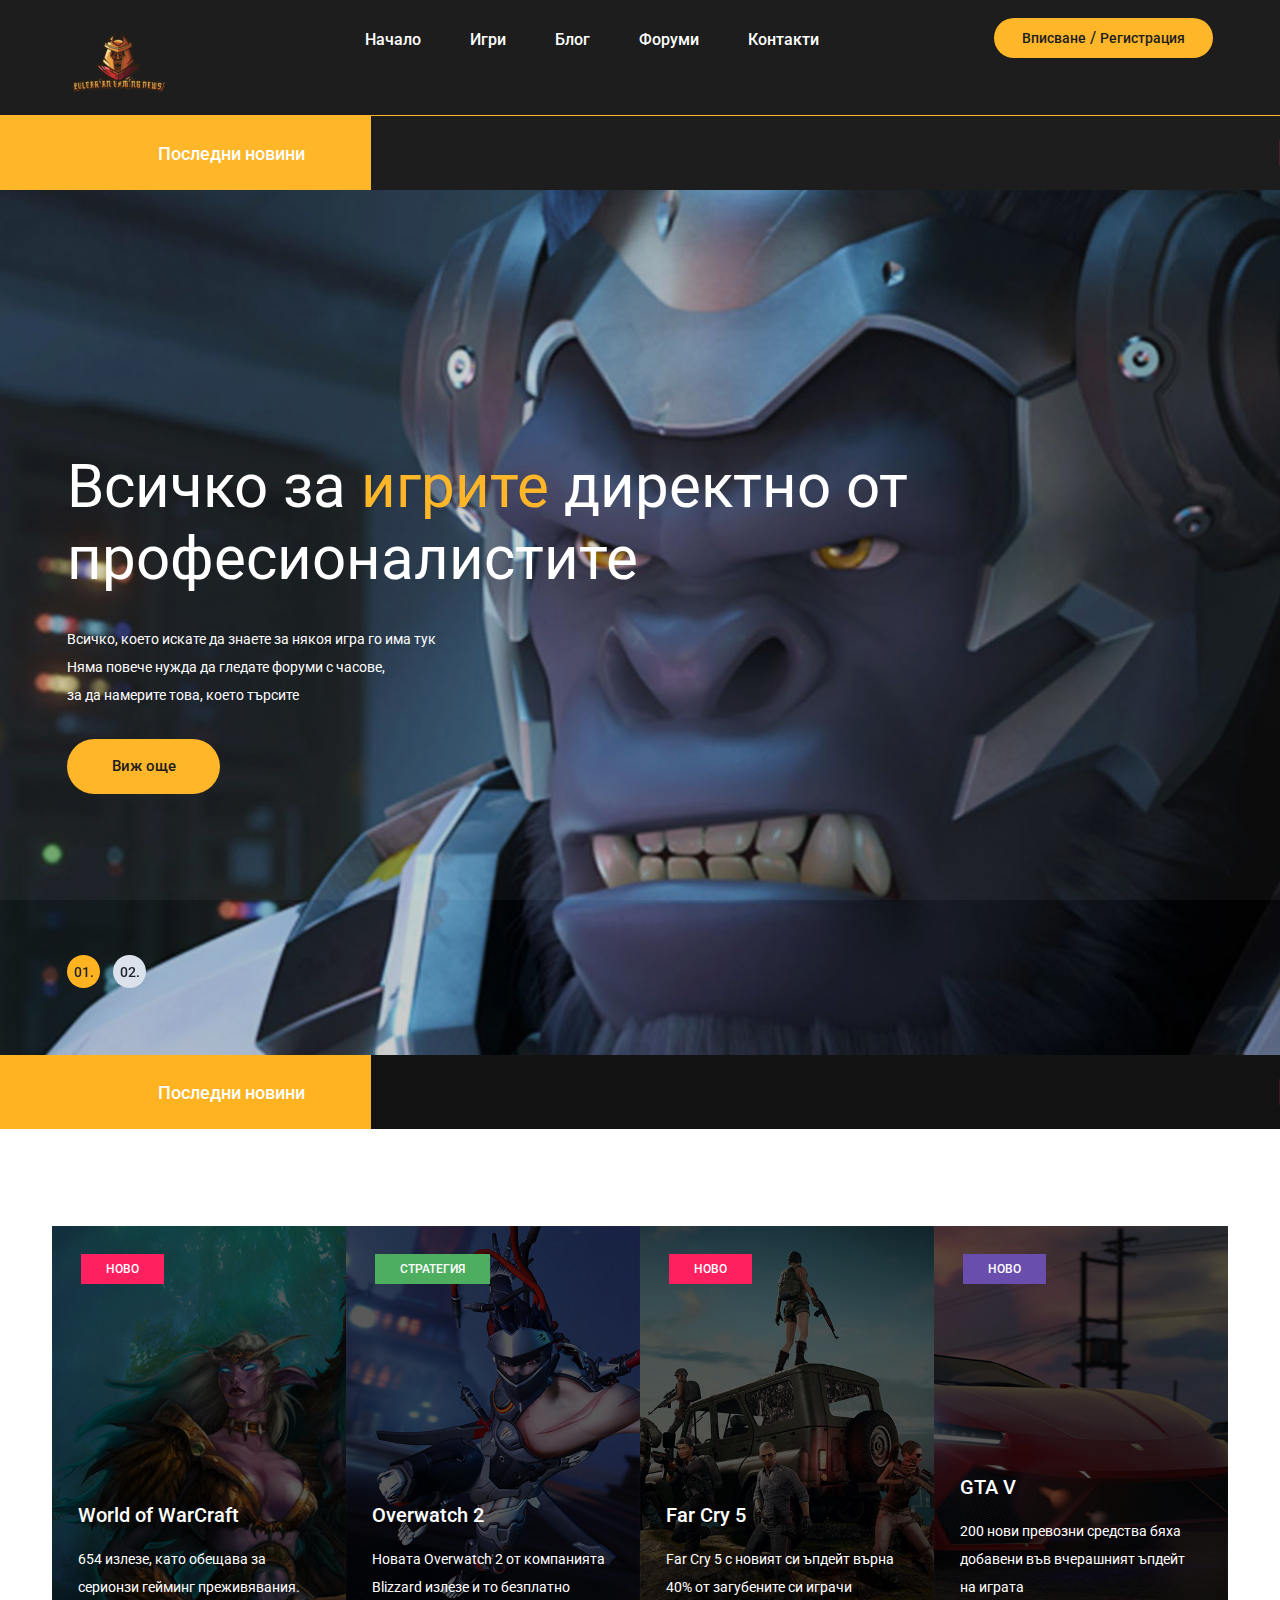
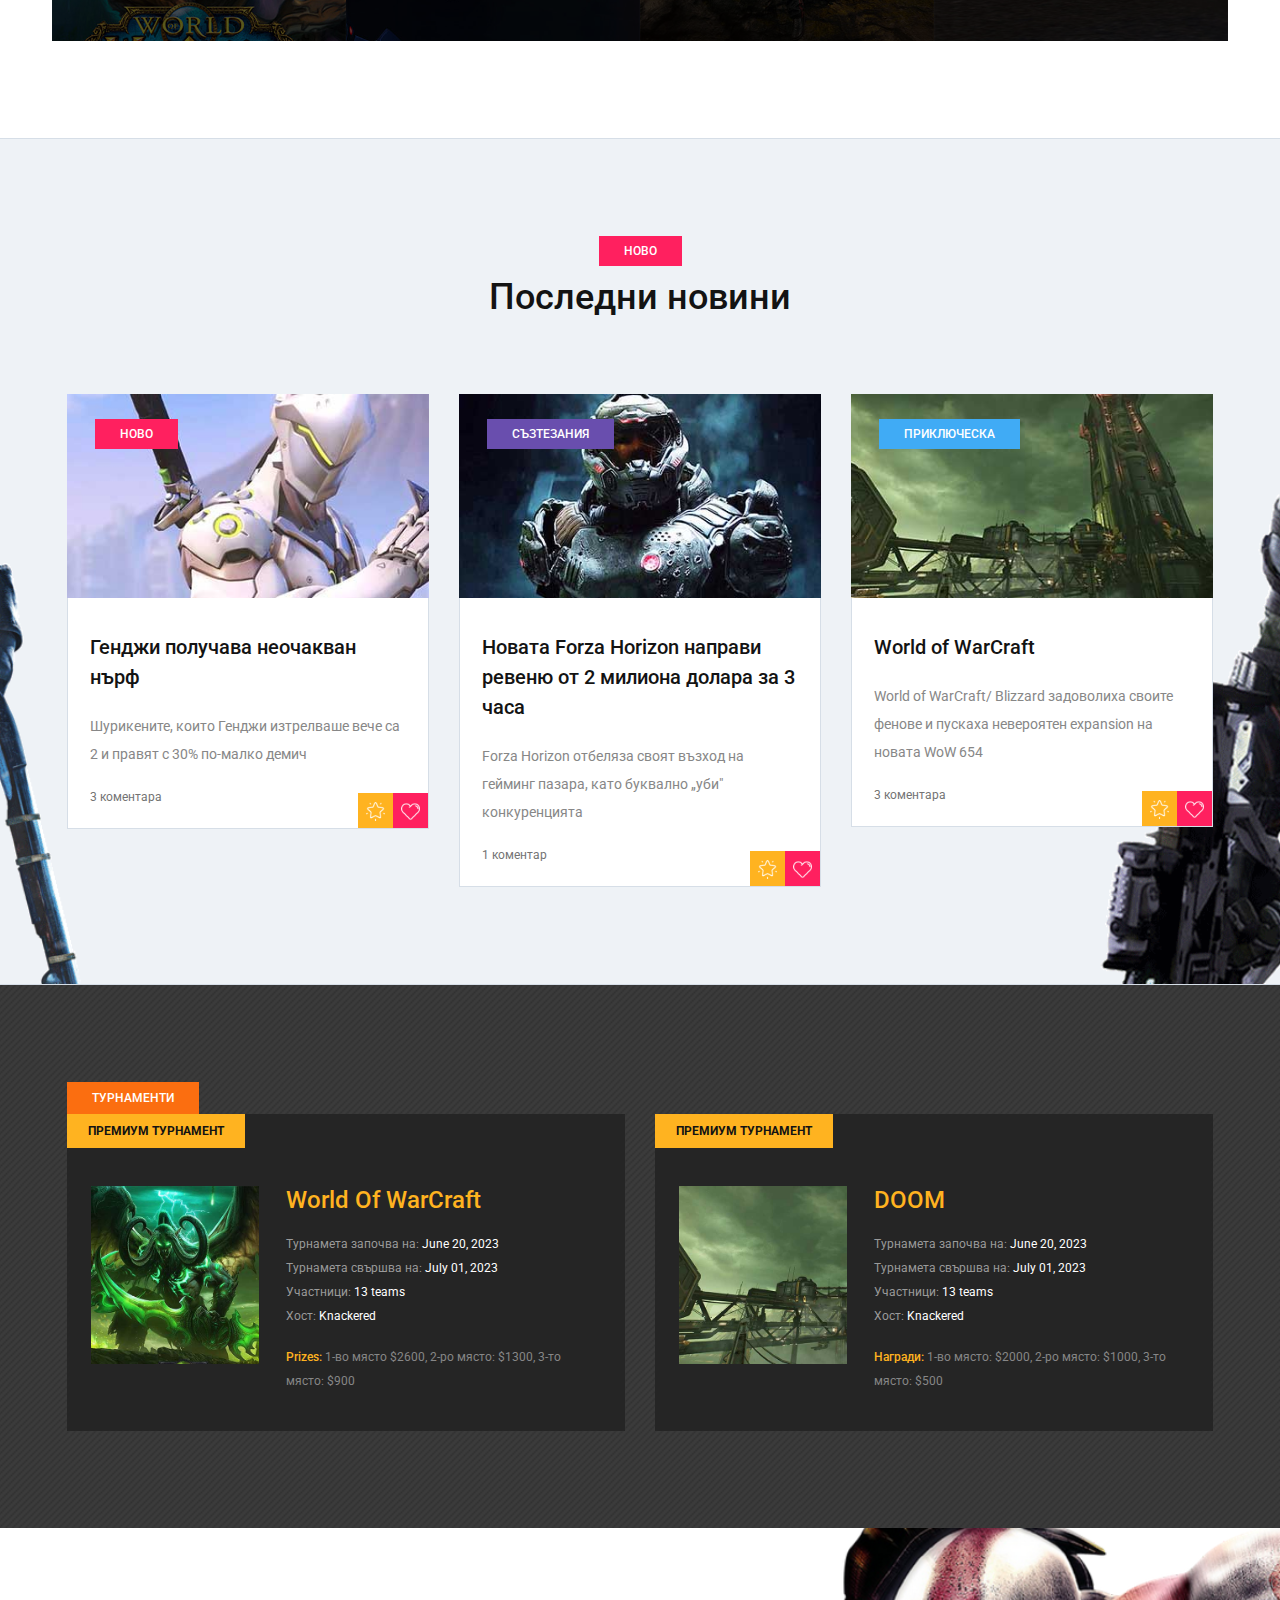
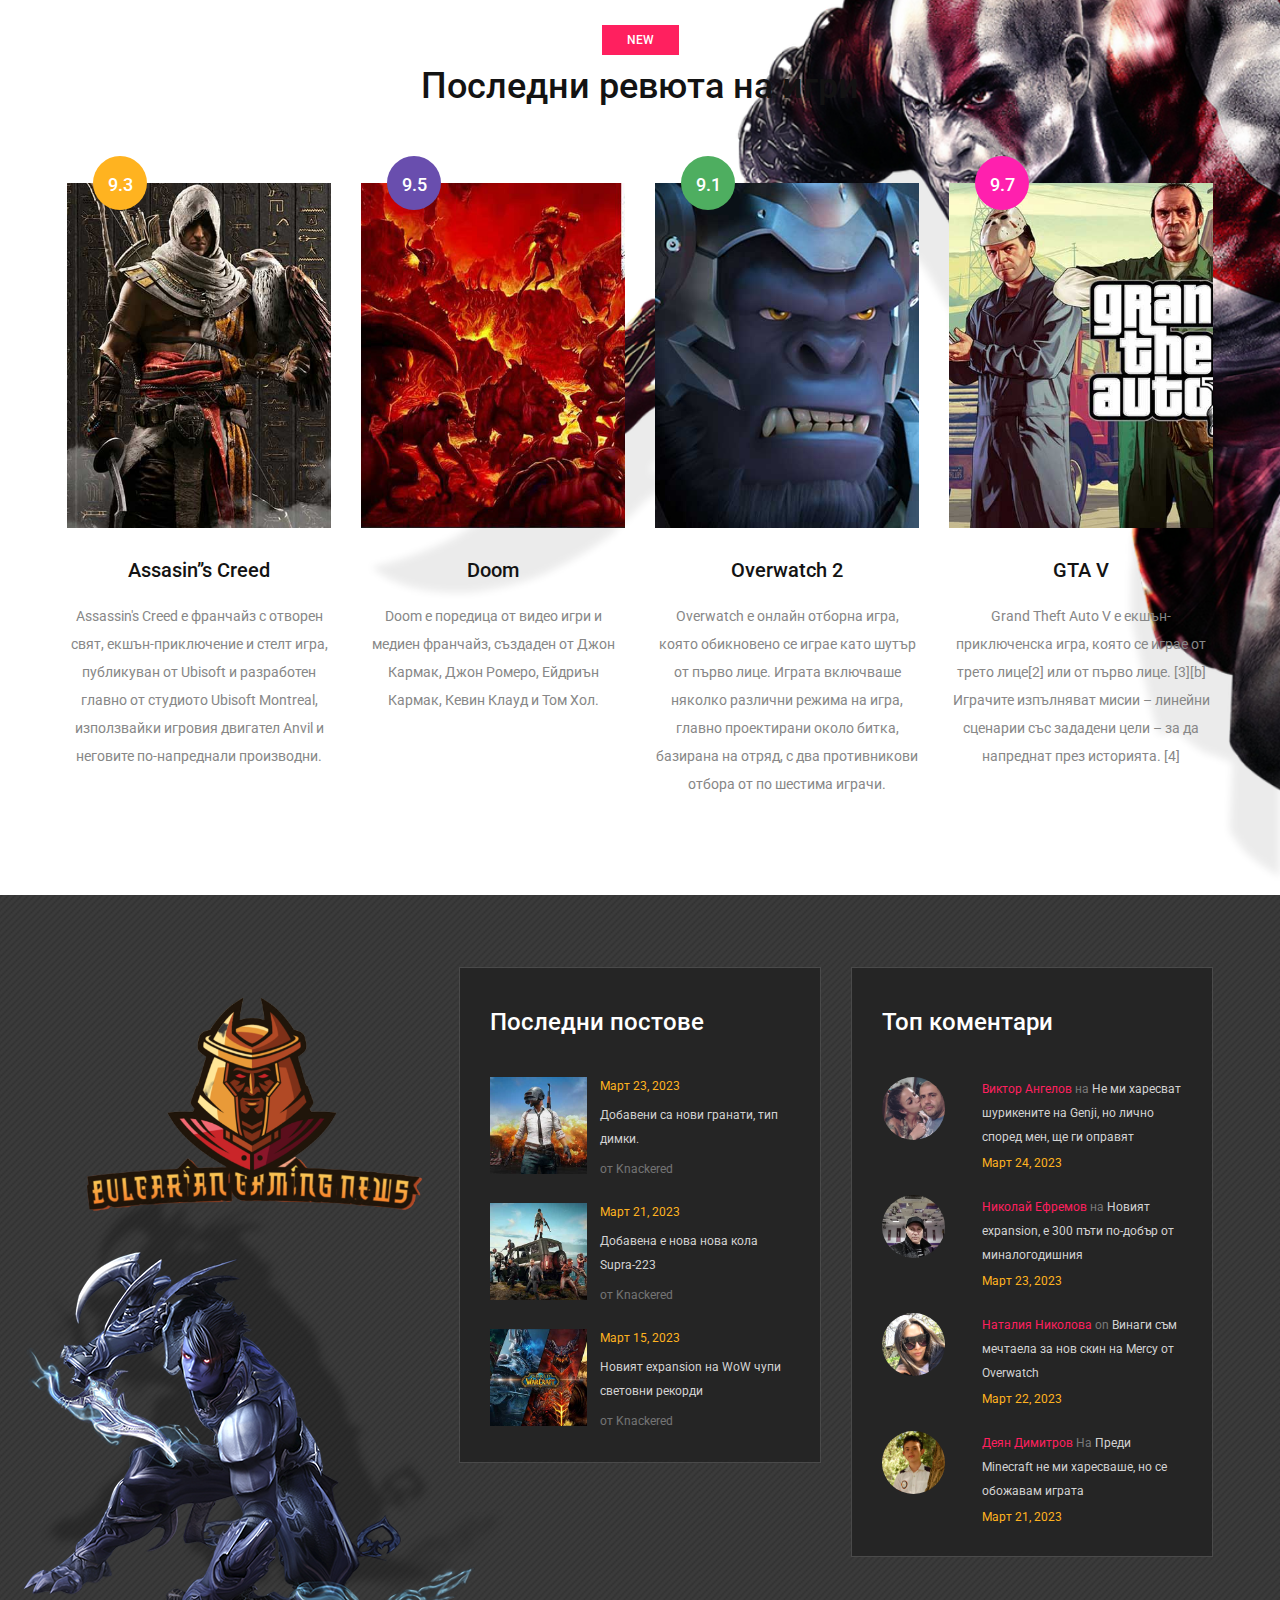
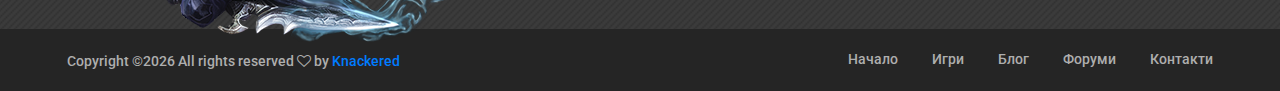
==== commit fdca7d62: "Update index.html" ====
--- a/index.html
+++ b/index.html
@@ -3,7 +3,7 @@
 <head>
 	<title>BG GAMING NEWS</title>
 	<meta charset="UTF-8">
-	<meta name="description" content="Game Warrior Template">
+	<meta name="description" content="Bulgarian Gaming NEWS">
 	<meta name="keywords" content="warrior, game, creative, html">
 	<meta name="viewport" content="width=device-width, initial-scale=1.0">
 	<!-- Favicon -->   
@@ -442,4 +442,4 @@
 	<script src="js/jquery.marquee.min.js"></script>
 	<script src="js/main.js"></script>
     </body>
-</html>+</html>
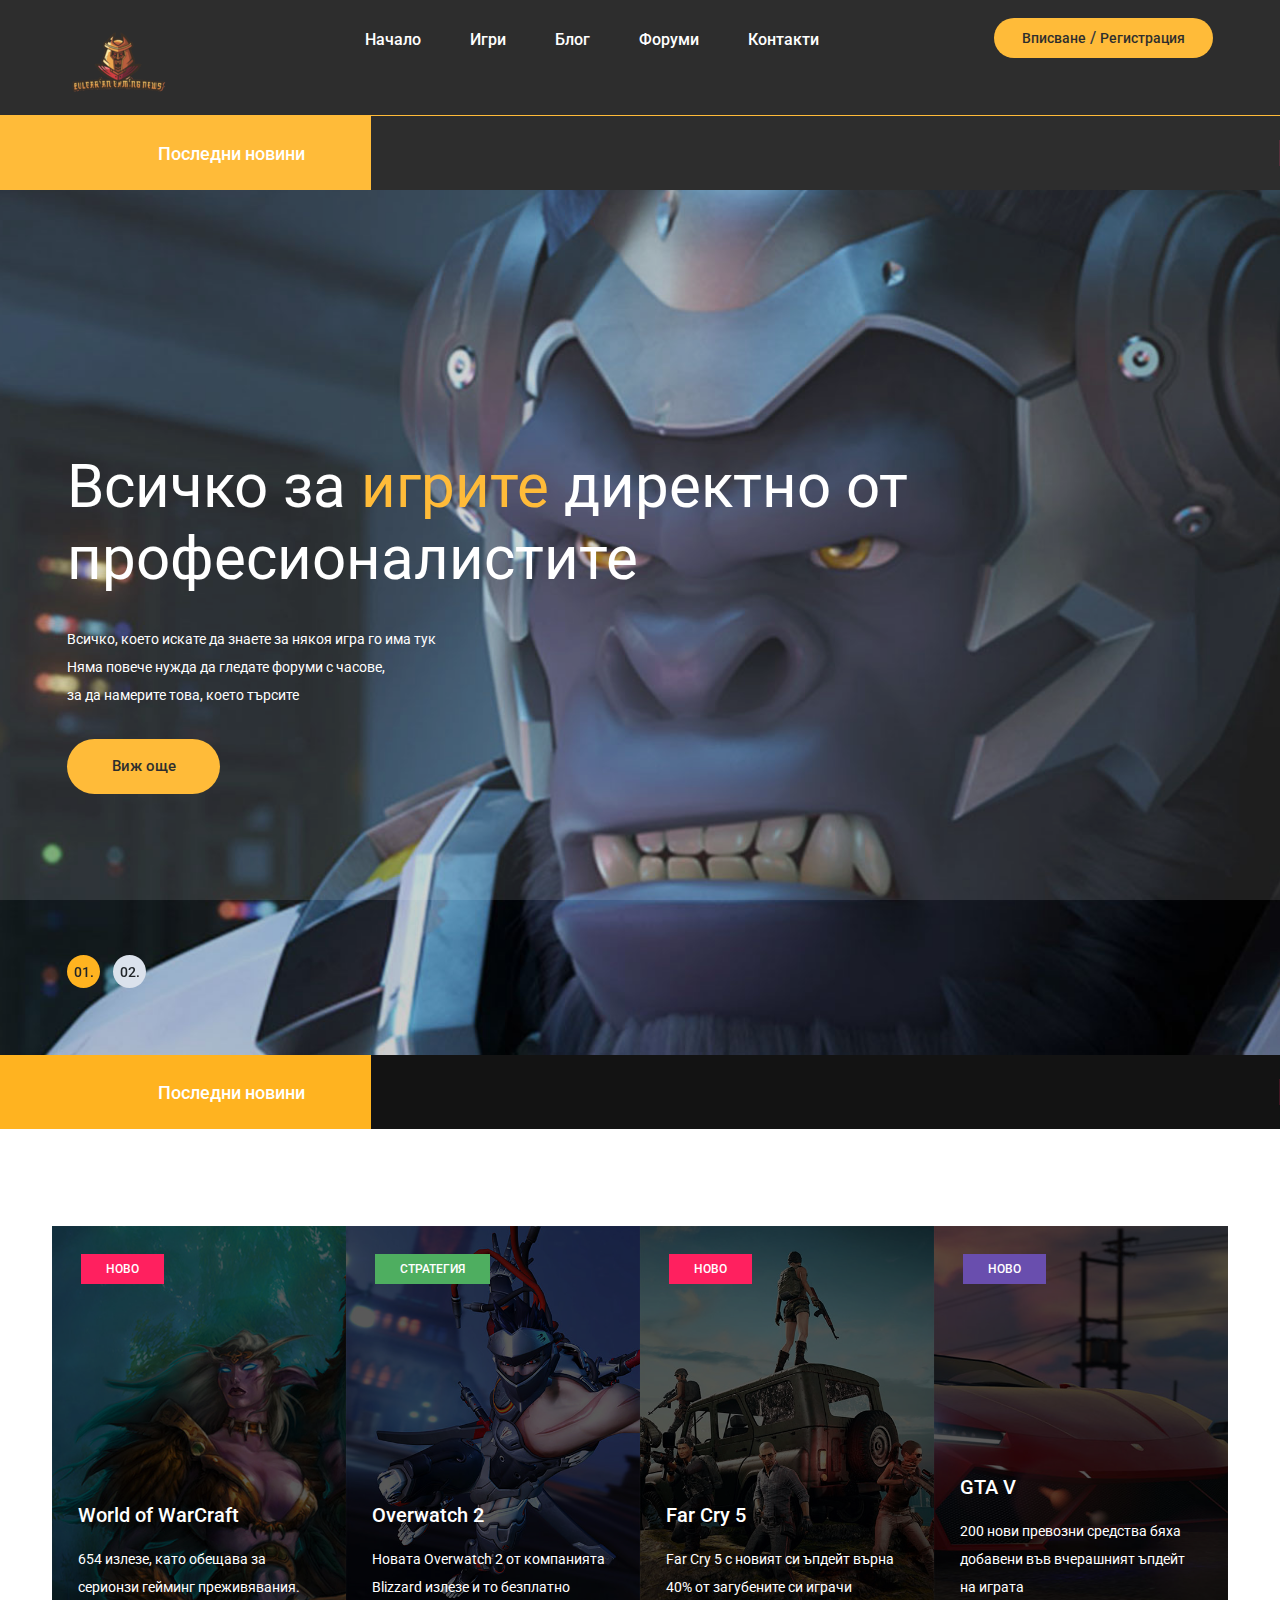
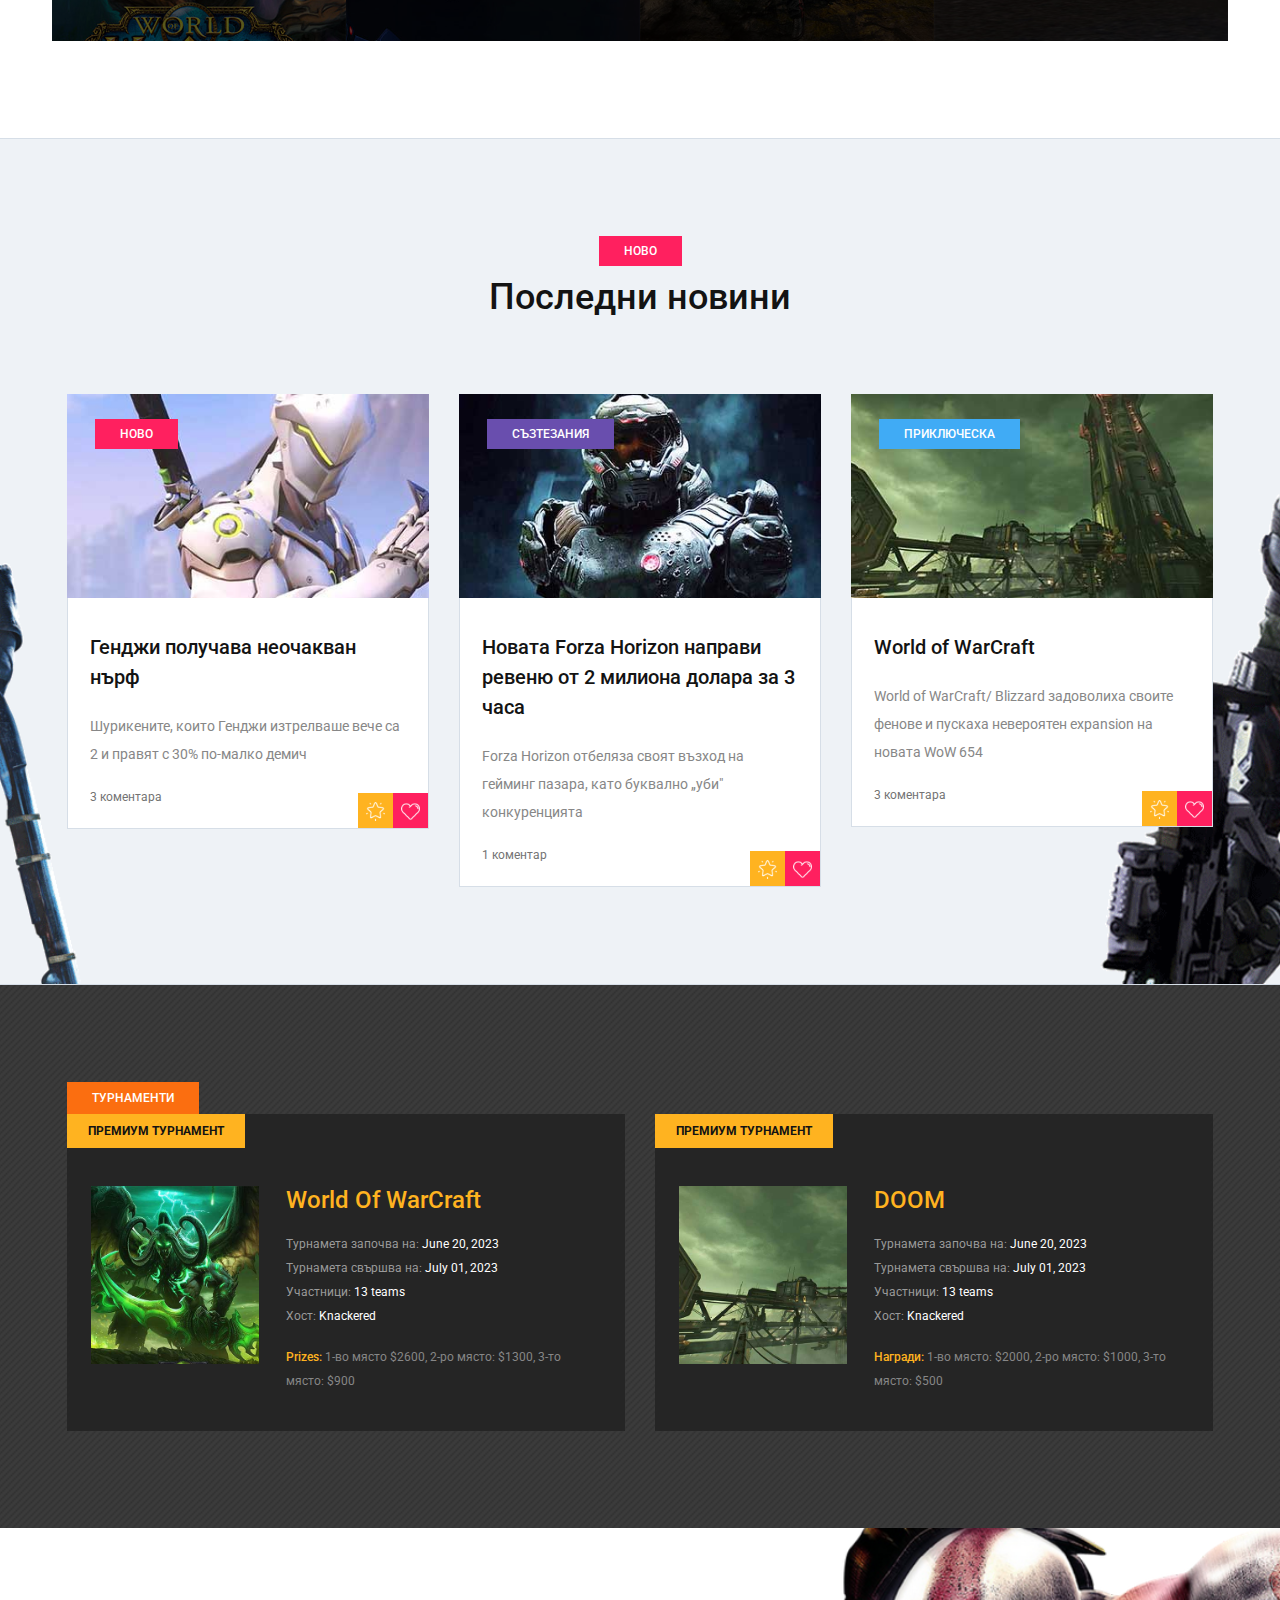
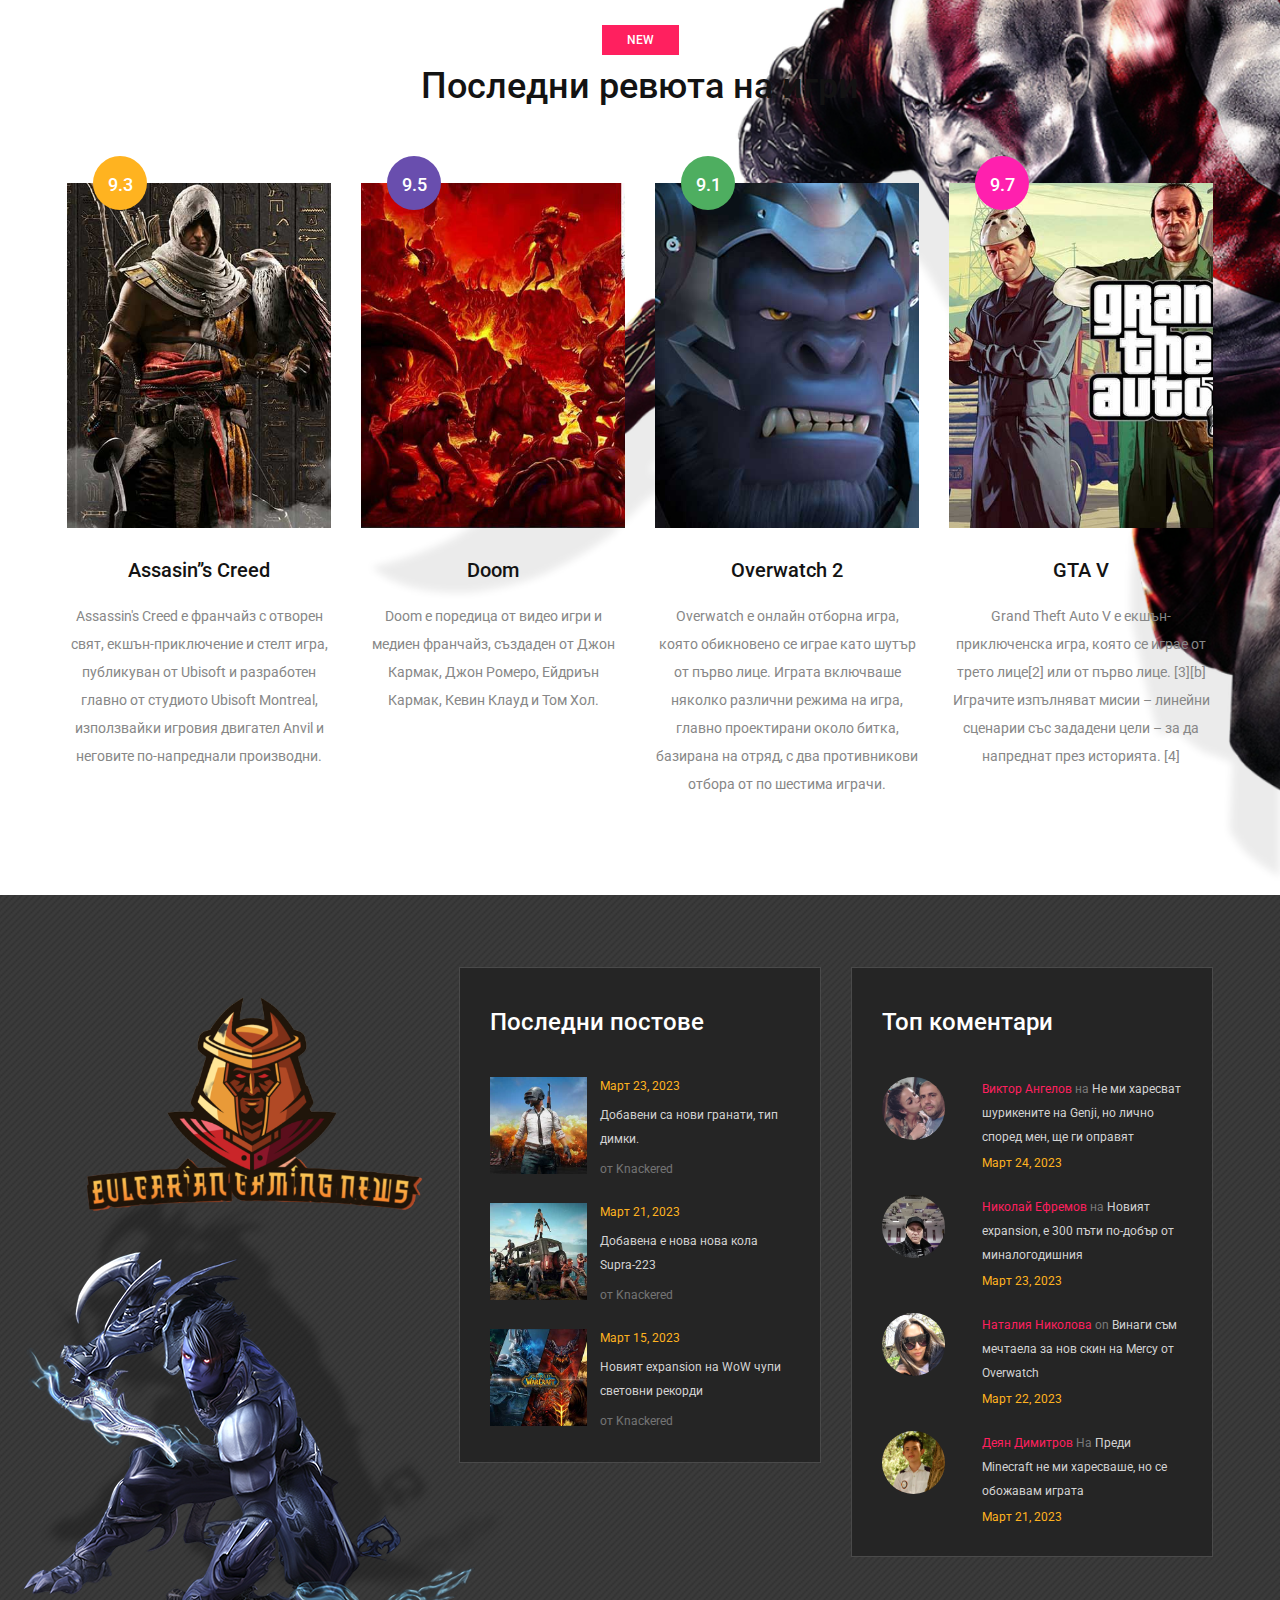
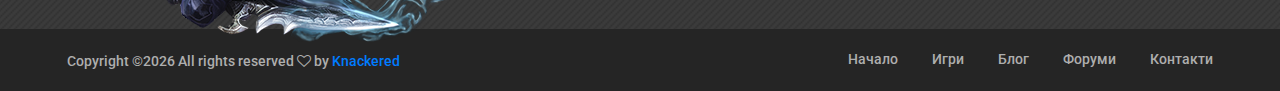
==== commit 7e2b2fcb: "Update index.html" ====
--- a/index.html
+++ b/index.html
@@ -26,6 +26,19 @@
 	<![endif]-->
 
 </head>
+<!--Start of Tawk.to Script-->
+<script type="text/javascript">
+var Tawk_API=Tawk_API||{}, Tawk_LoadStart=new Date();
+(function(){
+var s1=document.createElement("script"),s0=document.getElementsByTagName("script")[0];
+s1.async=true;
+s1.src='https://embed.tawk.to/64186ee04247f20fefe6f582/1grvn27hd';
+s1.charset='UTF-8';
+s1.setAttribute('crossorigin','*');
+s0.parentNode.insertBefore(s1,s0);
+})();
+</script>
+<!--End of Tawk.to Script-->
 <body>
 	<!-- Page Preloder -->
 	<div id="preloder">
